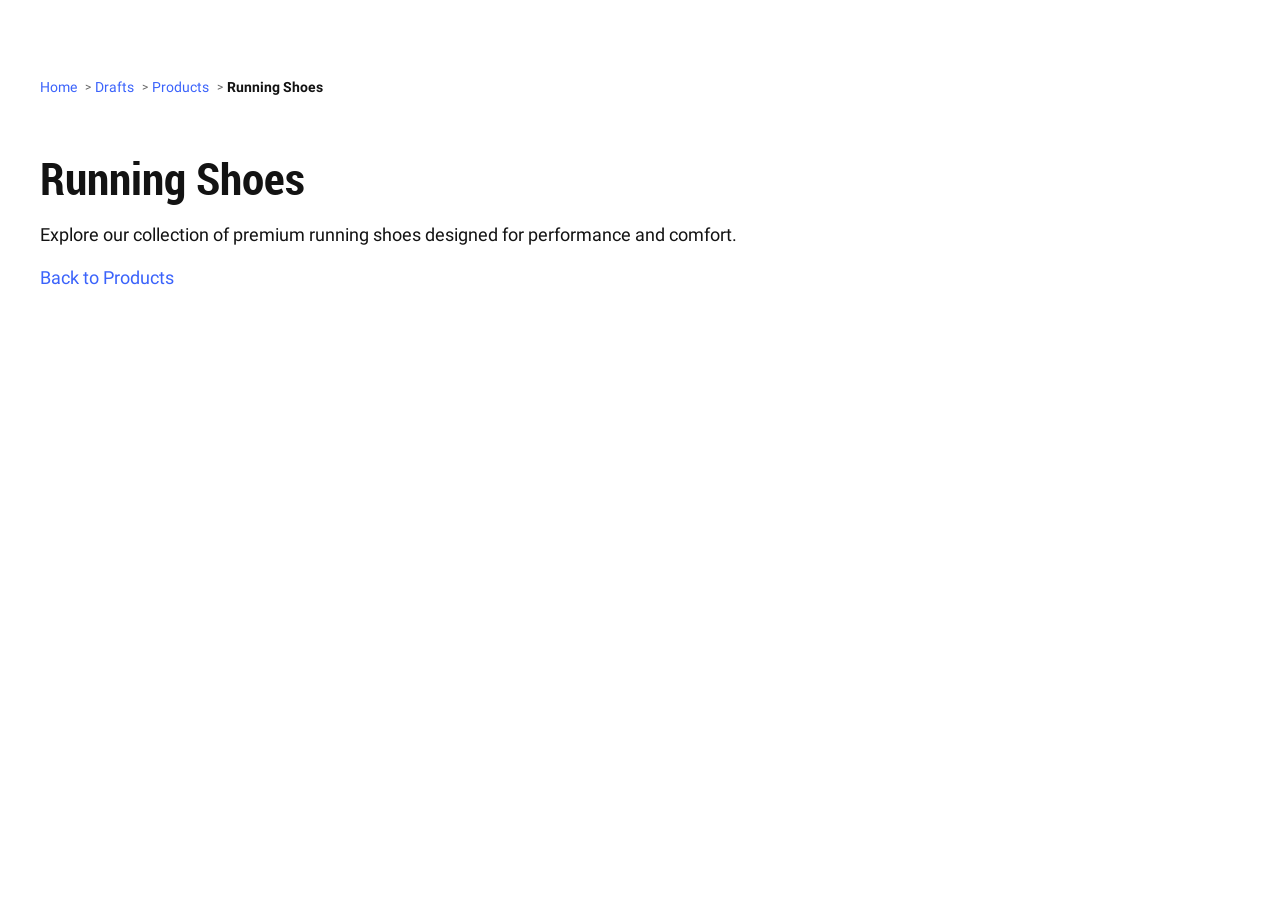
==== drafts/products/running-shoes.html @ c22d5c54 "added breadcrumb and test page" ====
<html>
<head>
  <title>Running Shoes</title>
  <meta name="viewport" content="width=device-width, initial-scale=1">
  <script src="/scripts/aem.js" type="module"></script>
  <script src="/scripts/scripts.js" type="module"></script>
  <link rel="stylesheet" href="/styles/styles.css">
</head>
<body>
<header></header>
<main>
  <div>
    <div class="breadcrumb">
      <div><div></div></div>
    </div>
  </div>
  <div>
    <h1>Running Shoes</h1>
    <p>Explore our collection of premium running shoes designed for performance and comfort.</p>
    <p><a href="/drafts/products">Back to Products</a></p>
  </div>
</main>
<footer></footer>
</body>
</html>
---- styles/styles.css ----
/*
 * Copyright 2020 Adobe. All rights reserved.
 * This file is licensed to you under the Apache License, Version 2.0 (the "License");
 * you may not use this file except in compliance with the License. You may obtain a copy
 * of the License at http://www.apache.org/licenses/LICENSE-2.0
 *
 * Unless required by applicable law or agreed to in writing, software distributed under
 * the License is distributed on an "AS IS" BASIS, WITHOUT WARRANTIES OR REPRESENTATIONS
 * OF ANY KIND, either express or implied. See the License for the specific language
 * governing permissions and limitations under the License.
 */

:root {
  /* colors */
  --background-color: white;
  --light-color: #f8f8f8;
  --dark-color: #505050;
  --text-color: #131313;
  --link-color: #3b63fb;
  --link-hover-color: #1d3ecf;

  /* fonts */
  --body-font-family: roboto, roboto-fallback, sans-serif;
  --heading-font-family: roboto-condensed, roboto-condensed-fallback, sans-serif;

  /* body sizes */
  --body-font-size-m: 22px;
  --body-font-size-s: 19px;
  --body-font-size-xs: 17px;

  /* heading sizes */
  --heading-font-size-xxl: 55px;
  --heading-font-size-xl: 44px;
  --heading-font-size-l: 34px;
  --heading-font-size-m: 27px;
  --heading-font-size-s: 24px;
  --heading-font-size-xs: 22px;

  /* nav height */
  --nav-height: 64px;
}

/* fallback fonts */
@font-face {
  font-family: roboto-condensed-fallback;
  size-adjust: 88.82%;
  src: local('Arial');
}

@font-face {
  font-family: roboto-fallback;
  size-adjust: 99.529%;
  src: local('Arial');
}

@media (width >= 900px) {
  :root {
    /* body sizes */
    --body-font-size-m: 18px;
    --body-font-size-s: 16px;
    --body-font-size-xs: 14px;

    /* heading sizes */
    --heading-font-size-xxl: 45px;
    --heading-font-size-xl: 36px;
    --heading-font-size-l: 28px;
    --heading-font-size-m: 22px;
    --heading-font-size-s: 20px;
    --heading-font-size-xs: 18px;
  }
}

body {
  display: none;
  margin: 0;
  background-color: var(--background-color);
  color: var(--text-color);
  font-family: var(--body-font-family);
  font-size: var(--body-font-size-m);
  line-height: 1.6;
}

body.appear {
  display: block;
}

header {
  height: var(--nav-height);
}

header .header,
footer .footer {
  visibility: hidden;
}

header .header[data-block-status="loaded"],
footer .footer[data-block-status="loaded"] {
  visibility: visible;
}

h1,
h2,
h3,
h4,
h5,
h6 {
  margin-top: 0.8em;
  margin-bottom: 0.25em;
  font-family: var(--heading-font-family);
  font-weight: 600;
  line-height: 1.25;
  scroll-margin: 40px;
}

h1 { font-size: var(--heading-font-size-xxl); }
h2 { font-size: var(--heading-font-size-xl); }
h3 { font-size: var(--heading-font-size-l); }
h4 { font-size: var(--heading-font-size-m); }
h5 { font-size: var(--heading-font-size-s); }
h6 { font-size: var(--heading-font-size-xs); }

p,
dl,
ol,
ul,
pre,
blockquote {
  margin-top: 0.8em;
  margin-bottom: 0.25em;
}

code,
pre {
  font-size: var(--body-font-size-s);
}

pre {
  padding: 16px;
  border-radius: 8px;
  background-color: var(--light-color);
  overflow-x: auto;
  white-space: pre;
}

main > div {
  margin: 40px 16px;
}

input,
textarea,
select,
button {
  font: inherit;
}

/* links */
a:any-link {
  color: var(--link-color);
  text-decoration: none;
  overflow-wrap: break-word;
}

a:hover {
  color: var(--link-hover-color);
  text-decoration: underline;
}

/* buttons */
p.button-wrapper {
  margin: 12px 0;
}

a.button:any-link,
button.button {
  box-sizing: border-box;
  display: inline-flex;
  align-items: center;
  justify-content: center;
  max-width: 100%;
  margin: 0;
  border: 2px solid transparent;
  border-radius: 2.4em;
  padding: 0.5em 1.2em;
  font: inherit;
  font-weight: 500;
  line-height: 1.25;
  text-decoration: none;
  cursor: pointer;
  overflow: hidden;
  text-overflow: ellipsis;
  white-space: nowrap;
}

a.button[aria-disabled="true"],
button.button:disabled {
  cursor: not-allowed;
  pointer-events: none;
}

a.button.primary,
button.button.primary {
  border-color: var(--text-color);
  background-color: var(--text-color);
  color: var(--background-color);
}

a.button.primary:hover,
a.button.primary:focus-visible,
button.button.primary:hover,
button.button.primary:focus-visible {
  border-color: var(--dark-color);
  background-color: var(--dark-color);
  color: var(--light-color);
}

a.button.primary[aria-disabled="true"],
a.button.primary[aria-disabled="true"]:hover,
a.button.primary[aria-disabled="true"]:focus-visible,
button.button.primary:disabled,
button.button.primary:disabled:hover,
button.button.primary:disabled:focus-visible {
  background-color: var(--light-color);
  border-color: var(--light-color);
  color: var(--dark-color);
}

a.button.secondary,
button.button.secondary {
  border-color: var(--text-color);
  background-color: transparent;
  color: var(--text-color);
}

a.button.secondary:hover,
a.button.secondary:focus-visible,
button.button.secondary:hover,
button.button.secondary:focus-visible {
  border-color: var(--dark-color);
  background-color: var(--light-color);
  color: var(--dark-color);
}

a.button.secondary[aria-disabled="true"],
a.button.secondary[aria-disabled="true"]:hover,
a.button.secondary[aria-disabled="true"]:focus-visible,
button.button.secondary:disabled,
button.button.secondary:disabled:hover,
button.button.secondary:disabled:focus-visible {
  background-color: var(--light-color);
  border-color: var(--light-color);
  color: var(--dark-color);
}

/* high-impact call-to-action */
a.button.accent,
button.button.accent {
  border-color: var(--link-color);
  background-color: var(--link-color);
  color: var(--background-color);
}

a.button.accent:hover,
a.button.accent:focus-visible,
button.button.accent:hover,
button.button.accent:focus-visible {
  border-color: var(--link-hover-color);
  background-color: var(--link-hover-color);
}

a.button.accent[aria-disabled="true"],
a.button.accent[aria-disabled="true"]:hover,
a.button.accent[aria-disabled="true"]:focus-visible,
button.button.accent:disabled,
button.button.accent:disabled:hover,
button.button.accent:disabled:focus-visible {
  background-color: var(--light-color);
  border-color: var(--light-color);
  color: var(--dark-color);
}

main img {
  max-width: 100%;
  width: auto;
  height: auto;
}

.icon {
  display: inline-block;
  height: 24px;
  width: 24px;
}

.icon img {
  height: 100%;
  width: 100%;
}

/* sections */
main > .section {
  margin: 40px 0;
}

main > .section > div {
  max-width: 1200px;
  margin: auto;
  padding: 0 24px;
}

main > .section:first-of-type {
  margin-top: 0;
}

@media (width >= 900px) {
  main > .section > div {
    padding: 0 32px;
  }
}

/* section metadata */
main .section.light,
main .section.highlight {
  background-color: var(--light-color);
  margin: 0;
  padding: 40px 0;
}
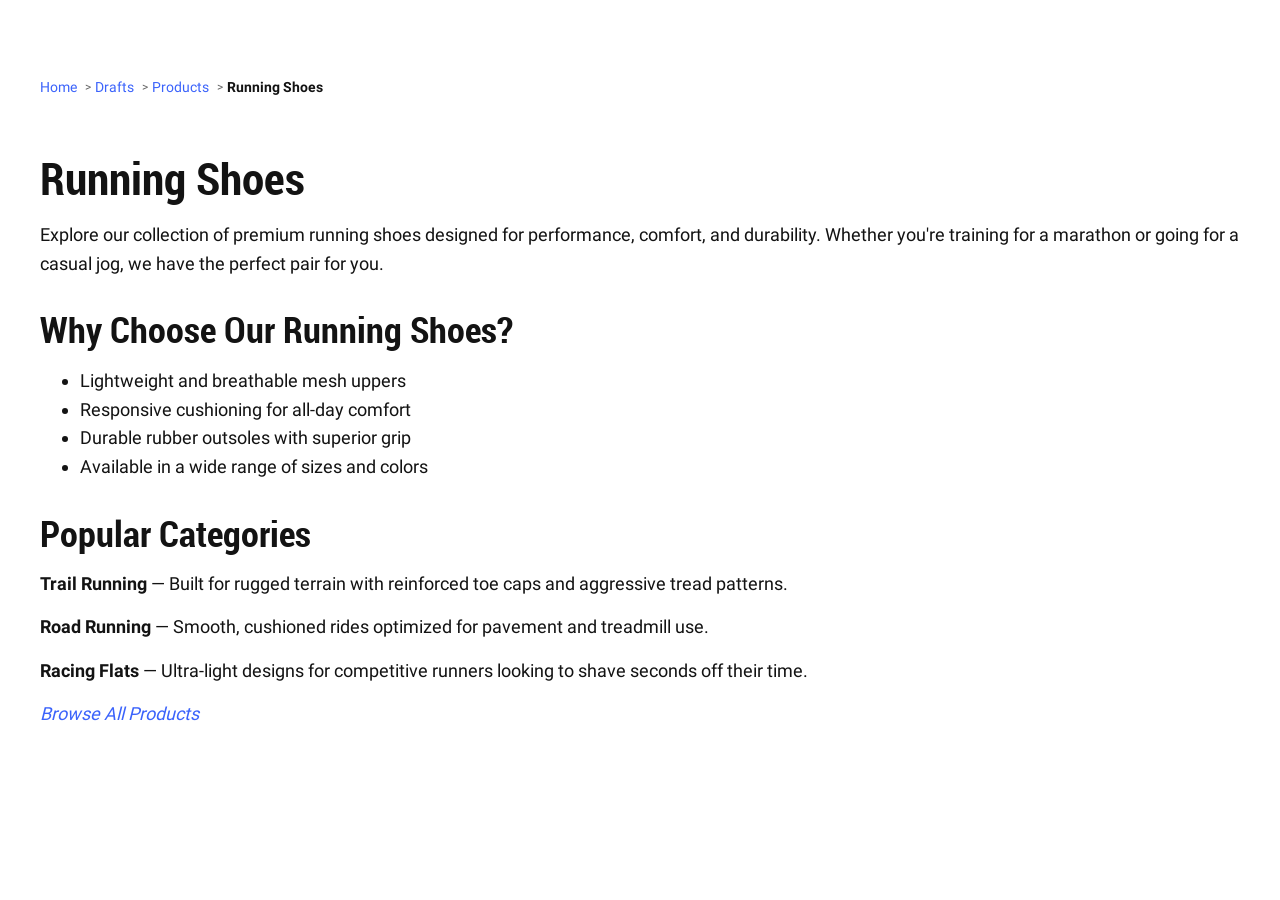
==== commit 245558a3: "Update 1 file Automated migration updates generated by Experience Modernization Agent.  Changed file" ====
--- a/drafts/products/running-shoes.html
+++ b/drafts/products/running-shoes.html
@@ -16,8 +16,19 @@
   </div>
   <div>
     <h1>Running Shoes</h1>
-    <p>Explore our collection of premium running shoes designed for performance and comfort.</p>
-    <p><a href="/drafts/products">Back to Products</a></p>
+    <p>Explore our collection of premium running shoes designed for performance, comfort, and durability. Whether you're training for a marathon or going for a casual jog, we have the perfect pair for you.</p>
+    <h2>Why Choose Our Running Shoes?</h2>
+    <ul>
+      <li>Lightweight and breathable mesh uppers</li>
+      <li>Responsive cushioning for all-day comfort</li>
+      <li>Durable rubber outsoles with superior grip</li>
+      <li>Available in a wide range of sizes and colors</li>
+    </ul>
+    <h2>Popular Categories</h2>
+    <p><strong>Trail Running</strong> — Built for rugged terrain with reinforced toe caps and aggressive tread patterns.</p>
+    <p><strong>Road Running</strong> — Smooth, cushioned rides optimized for pavement and treadmill use.</p>
+    <p><strong>Racing Flats</strong> — Ultra-light designs for competitive runners looking to shave seconds off their time.</p>
+    <p><a href="/drafts/products"><em>Browse All Products</em></a></p>
   </div>
 </main>
 <footer></footer>
